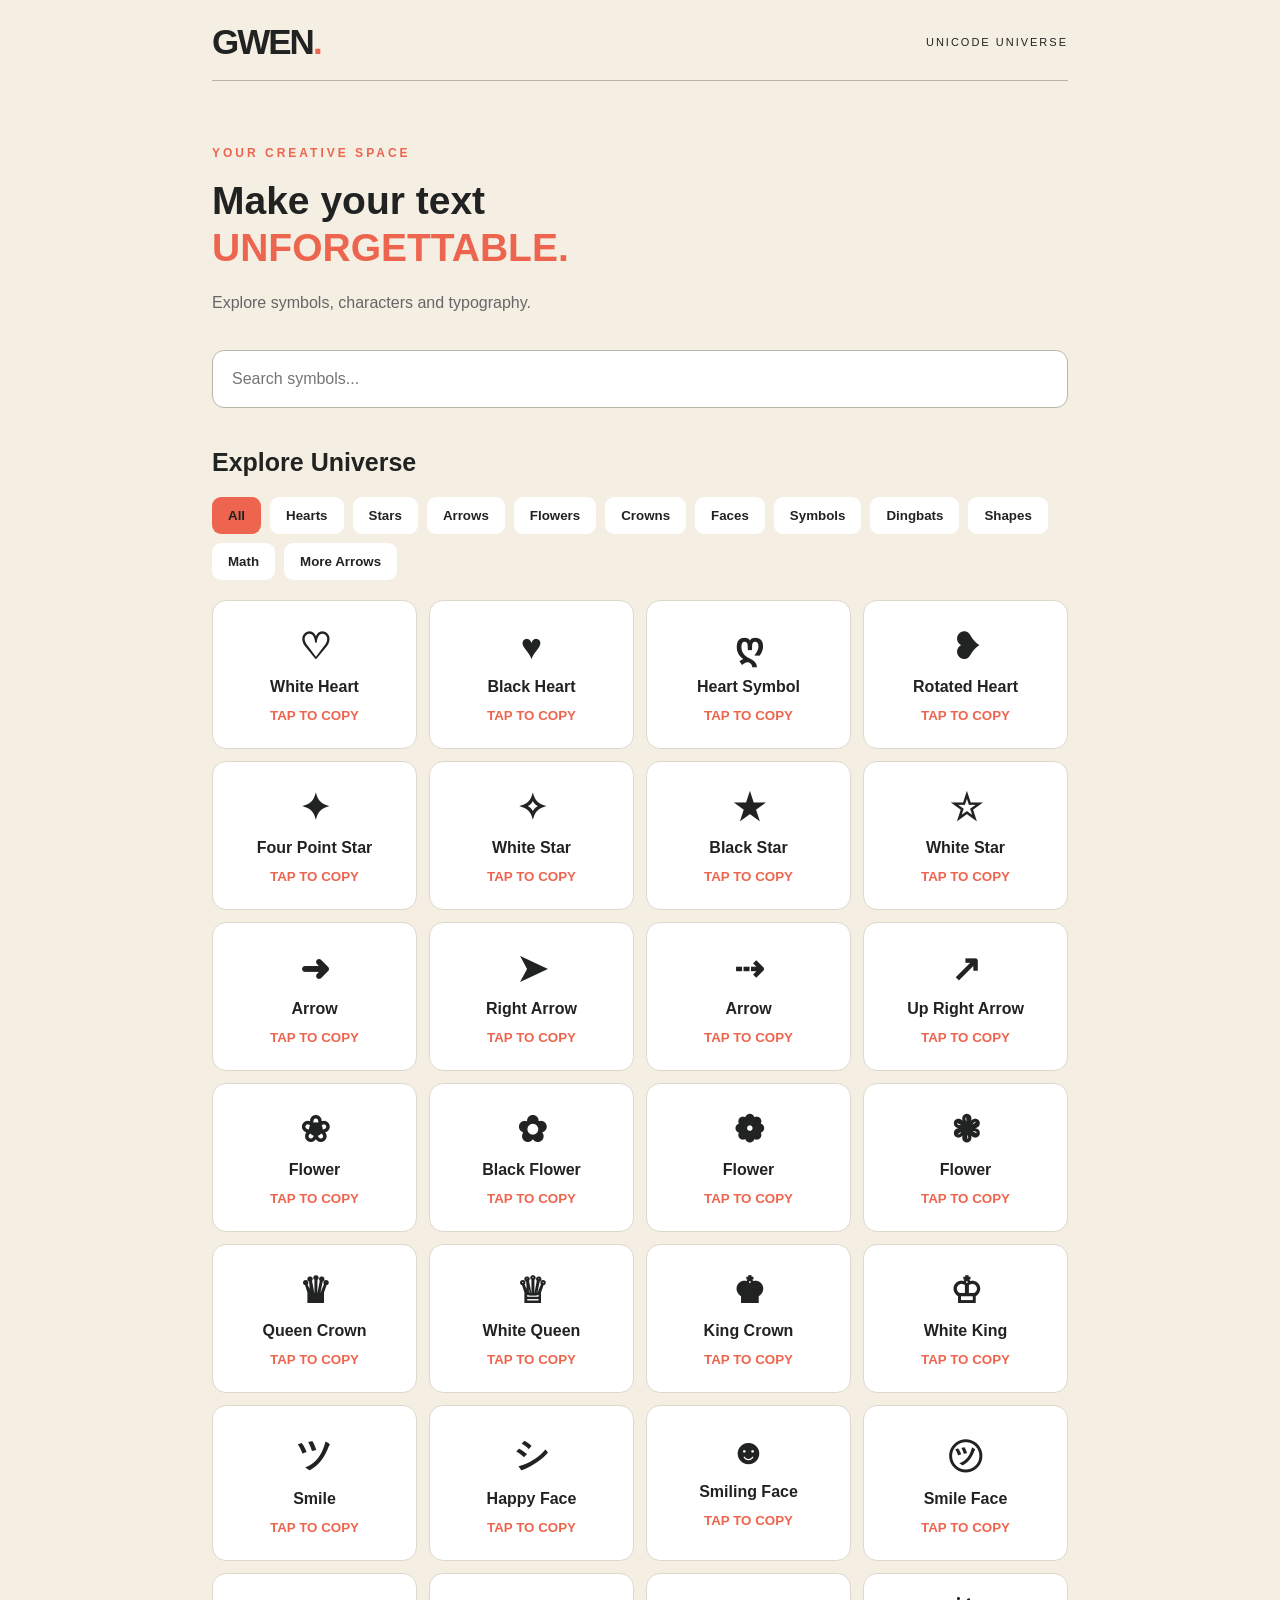
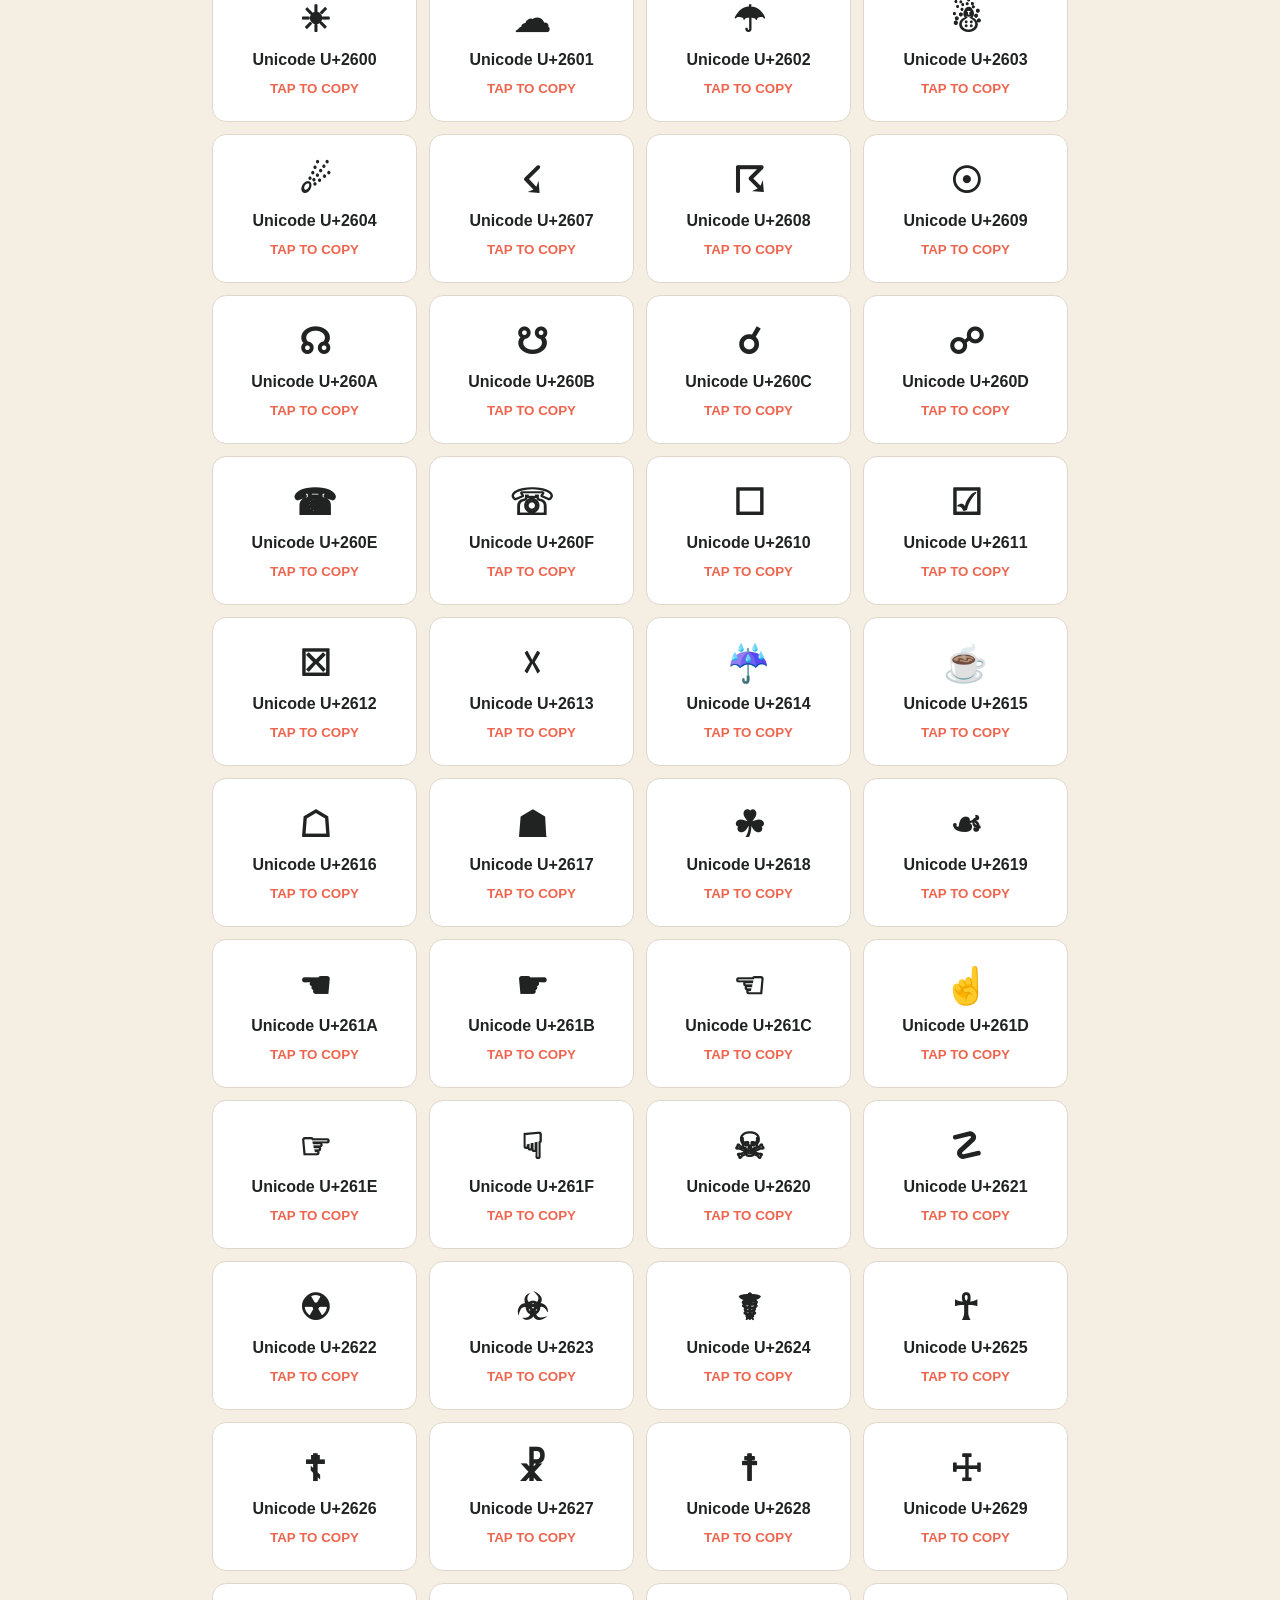
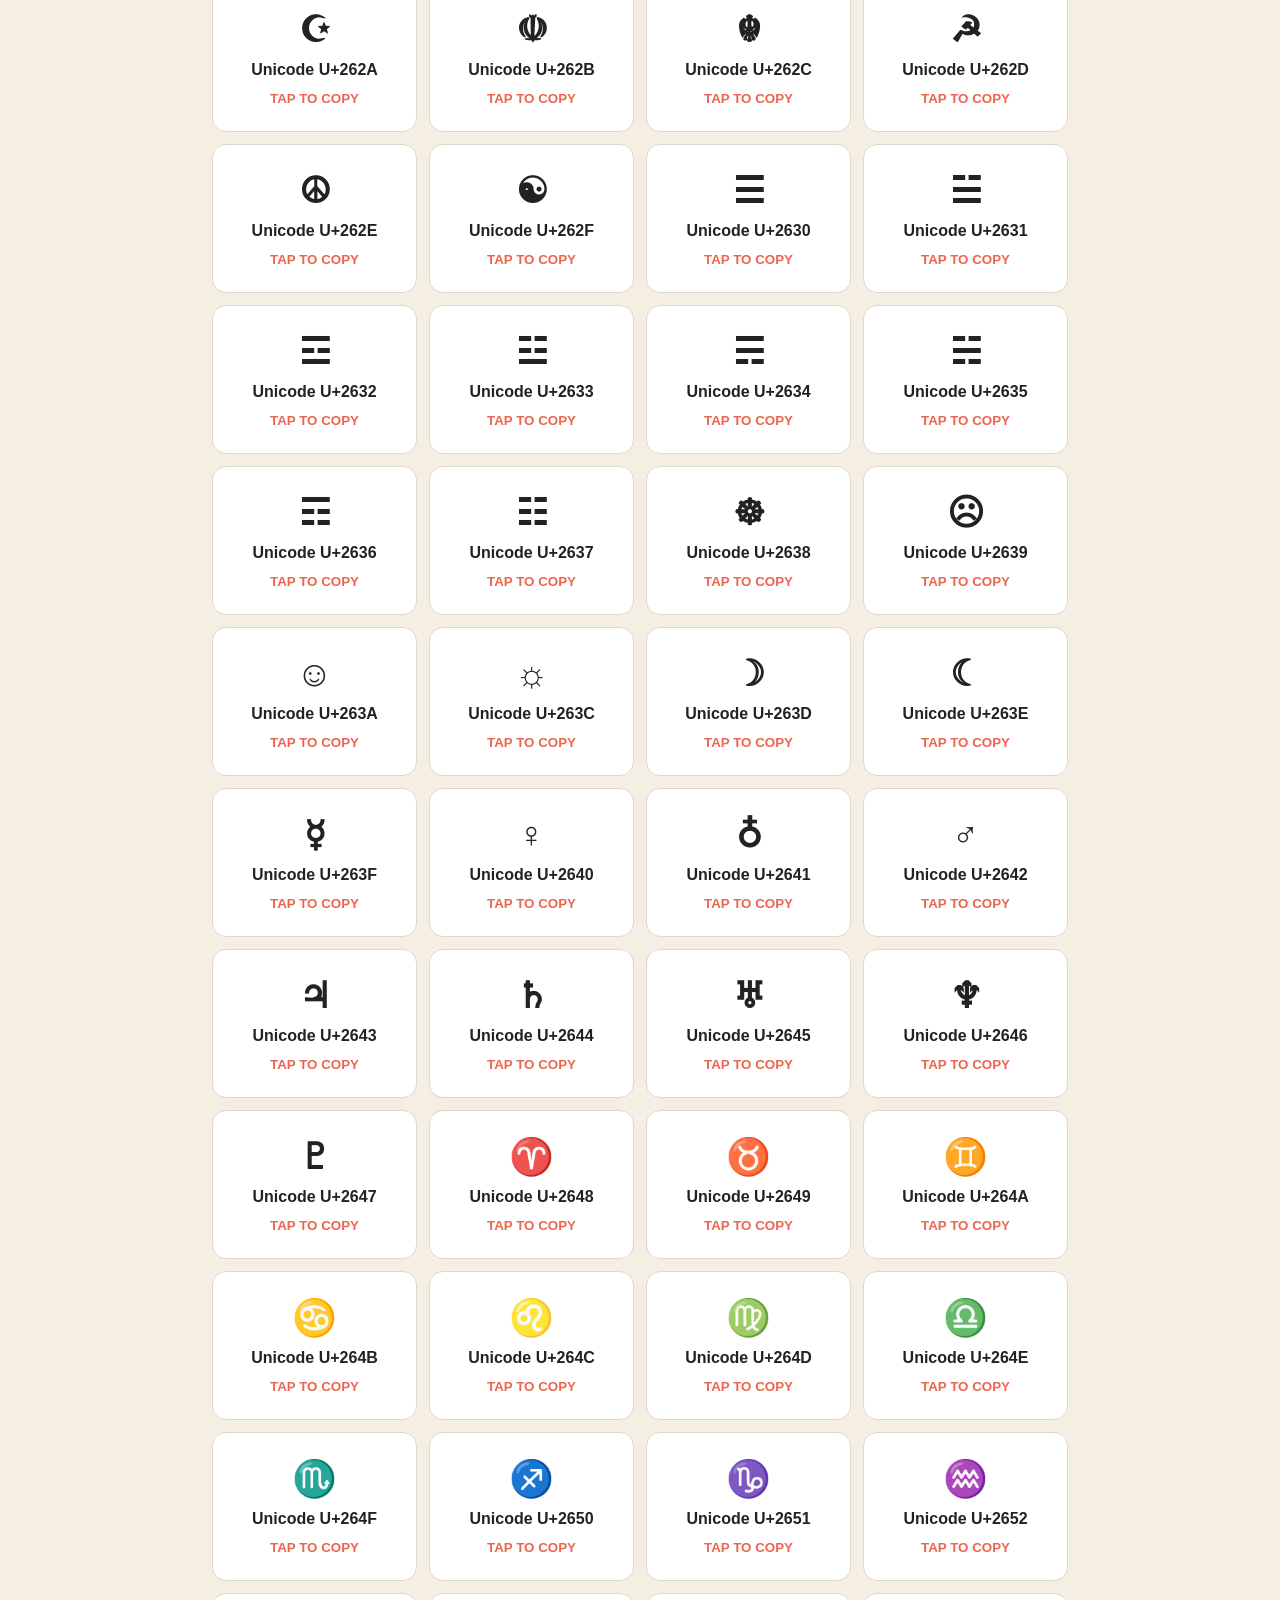
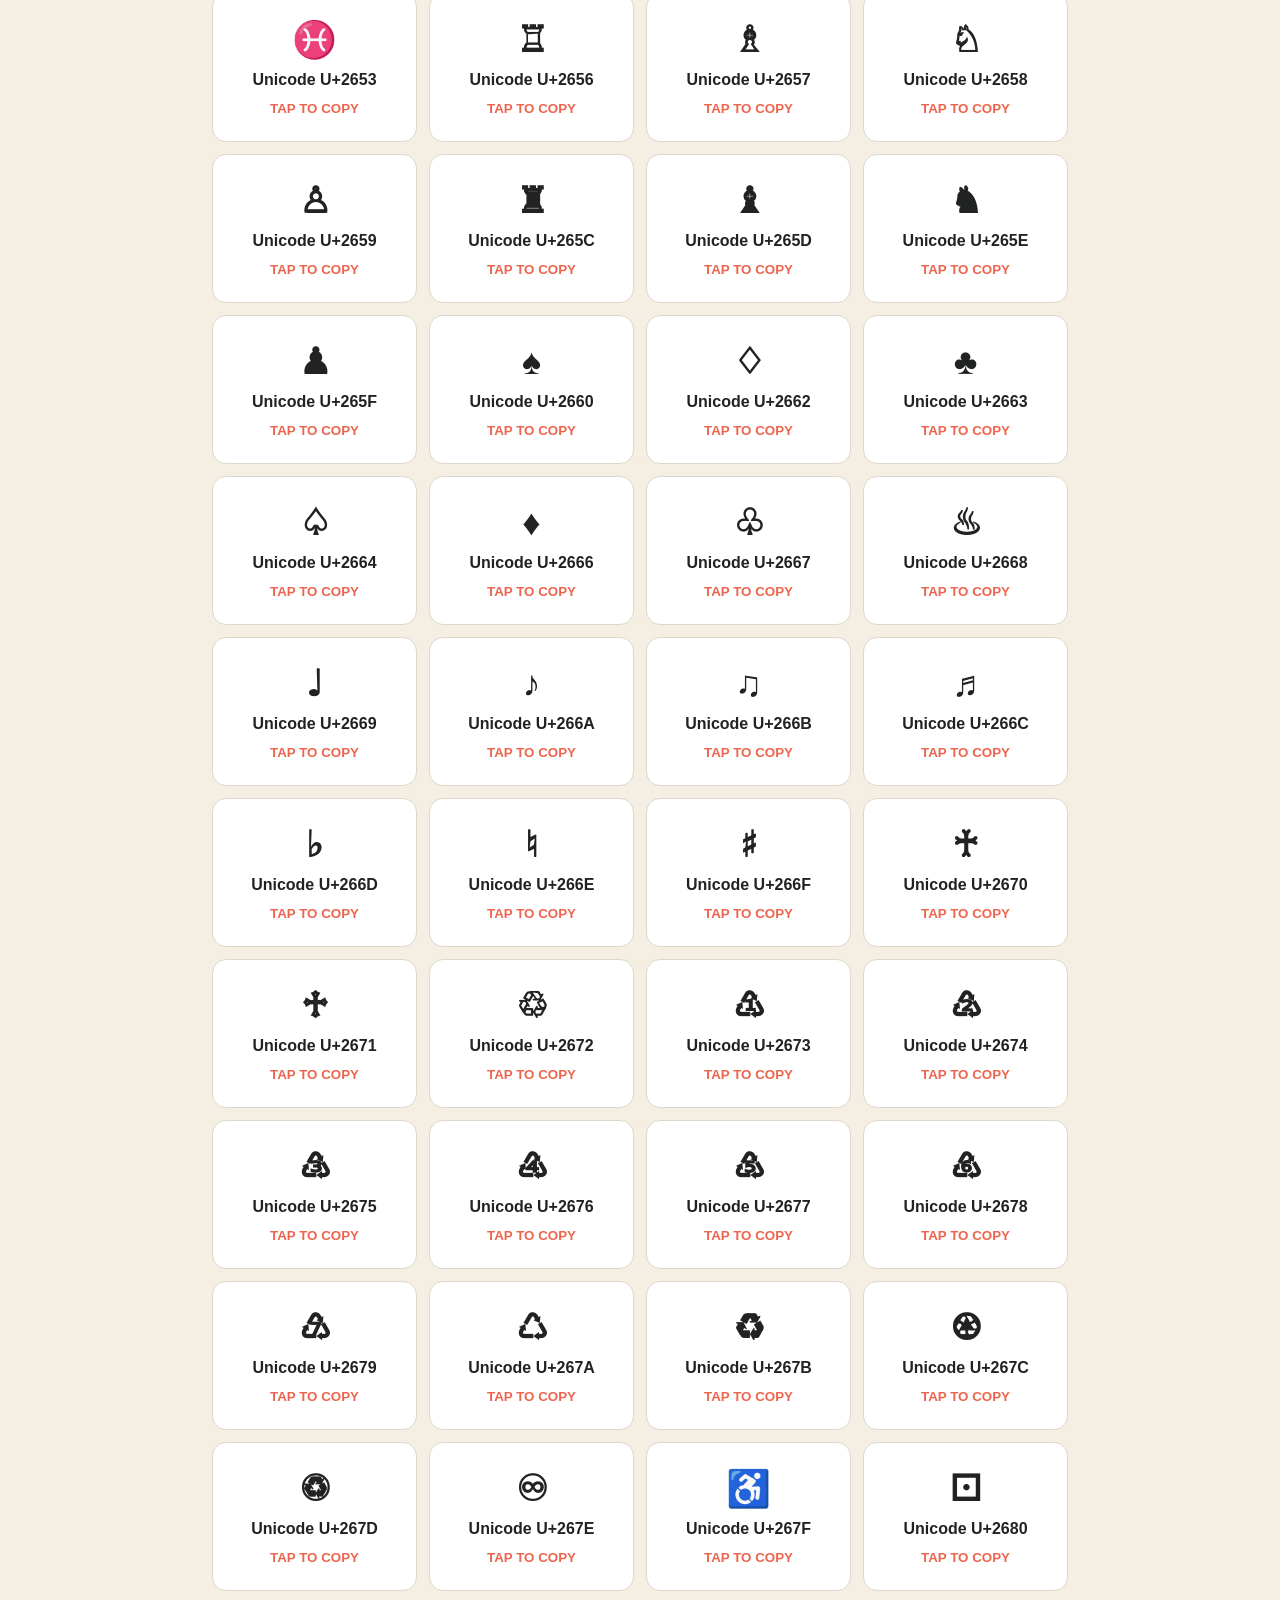
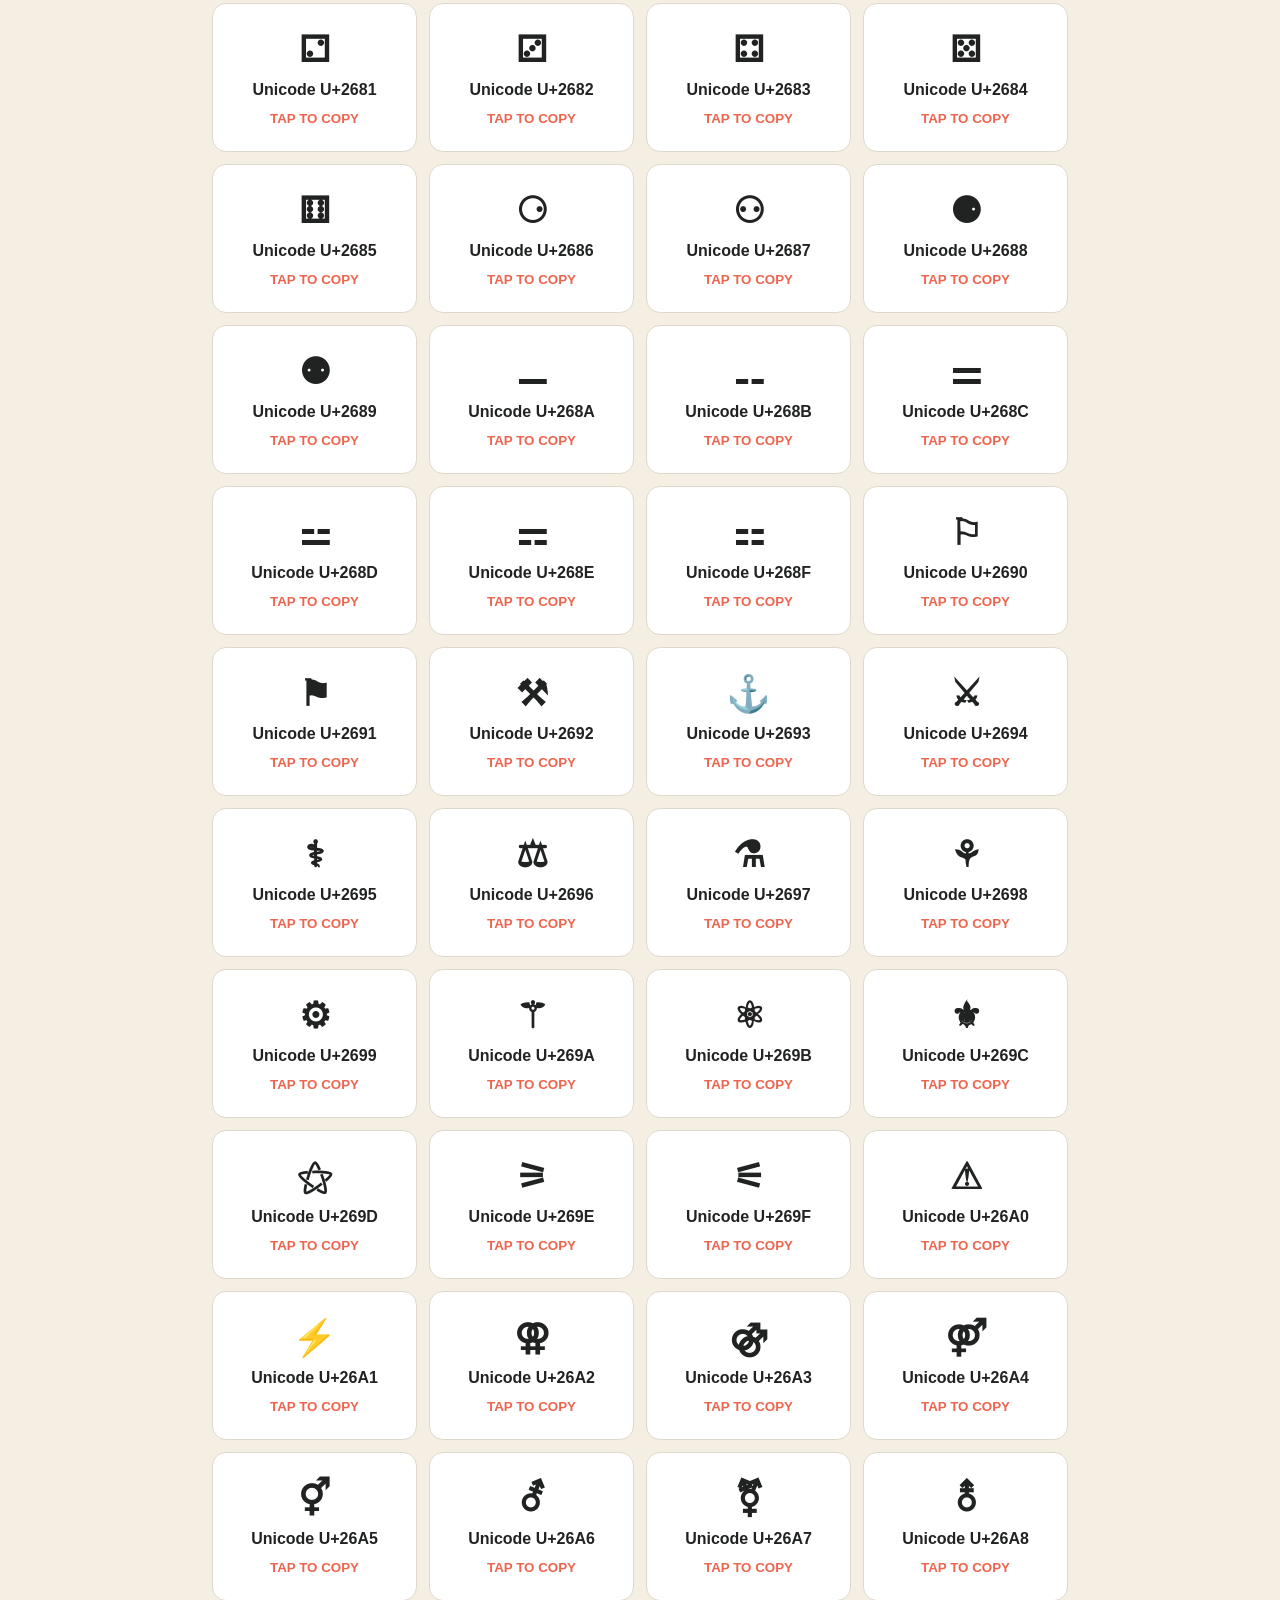
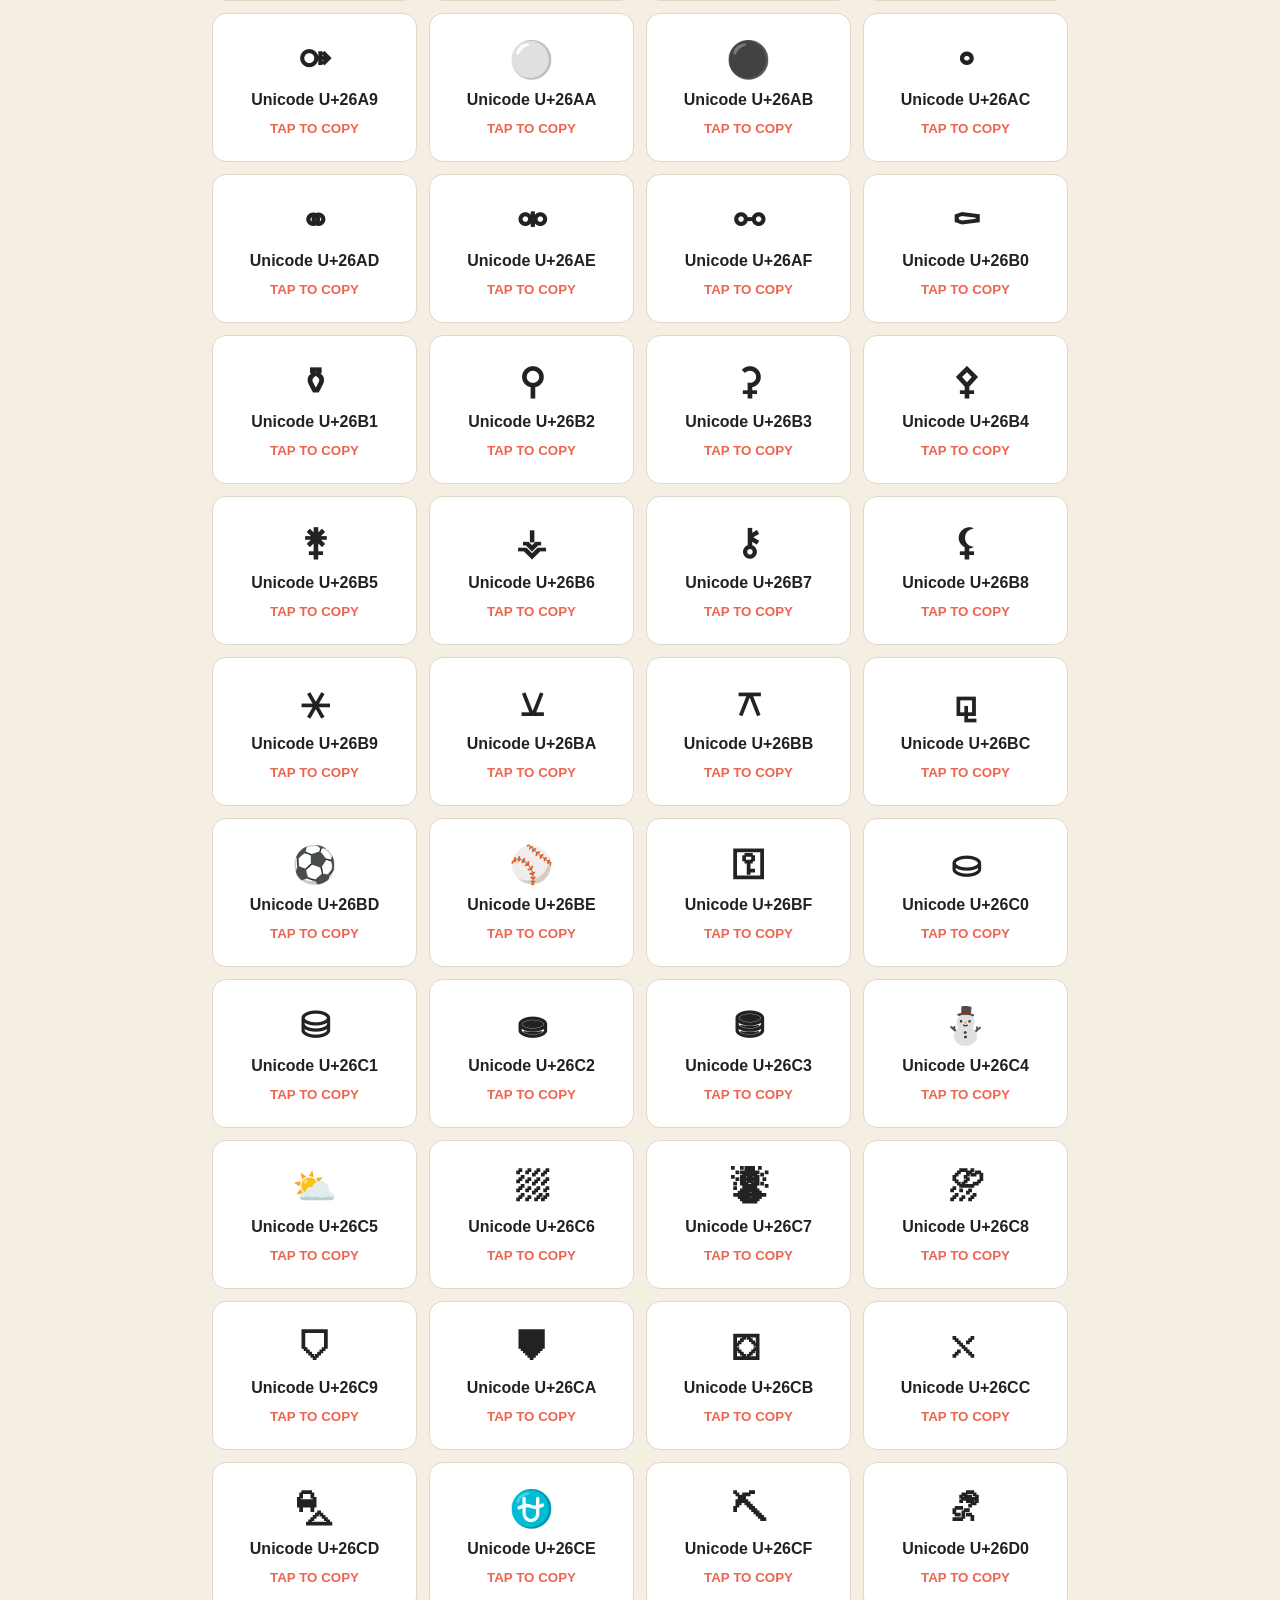
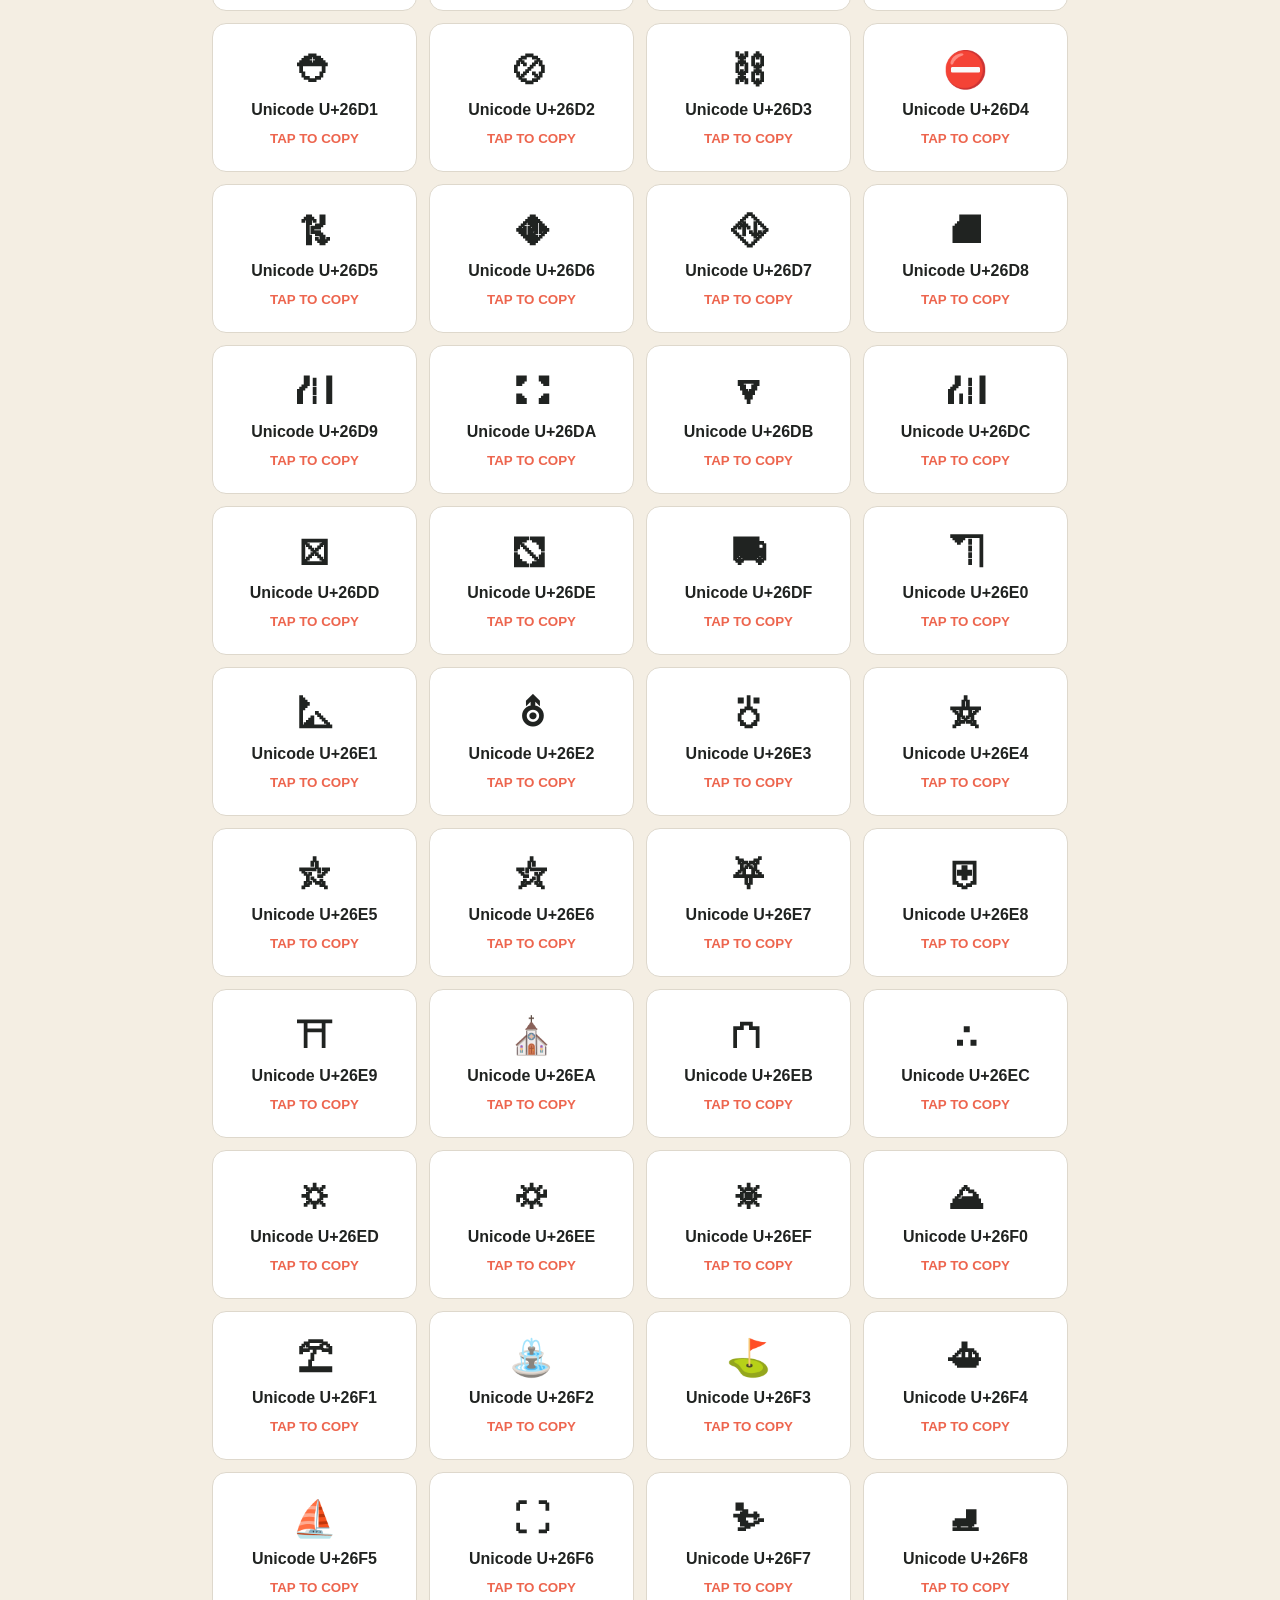
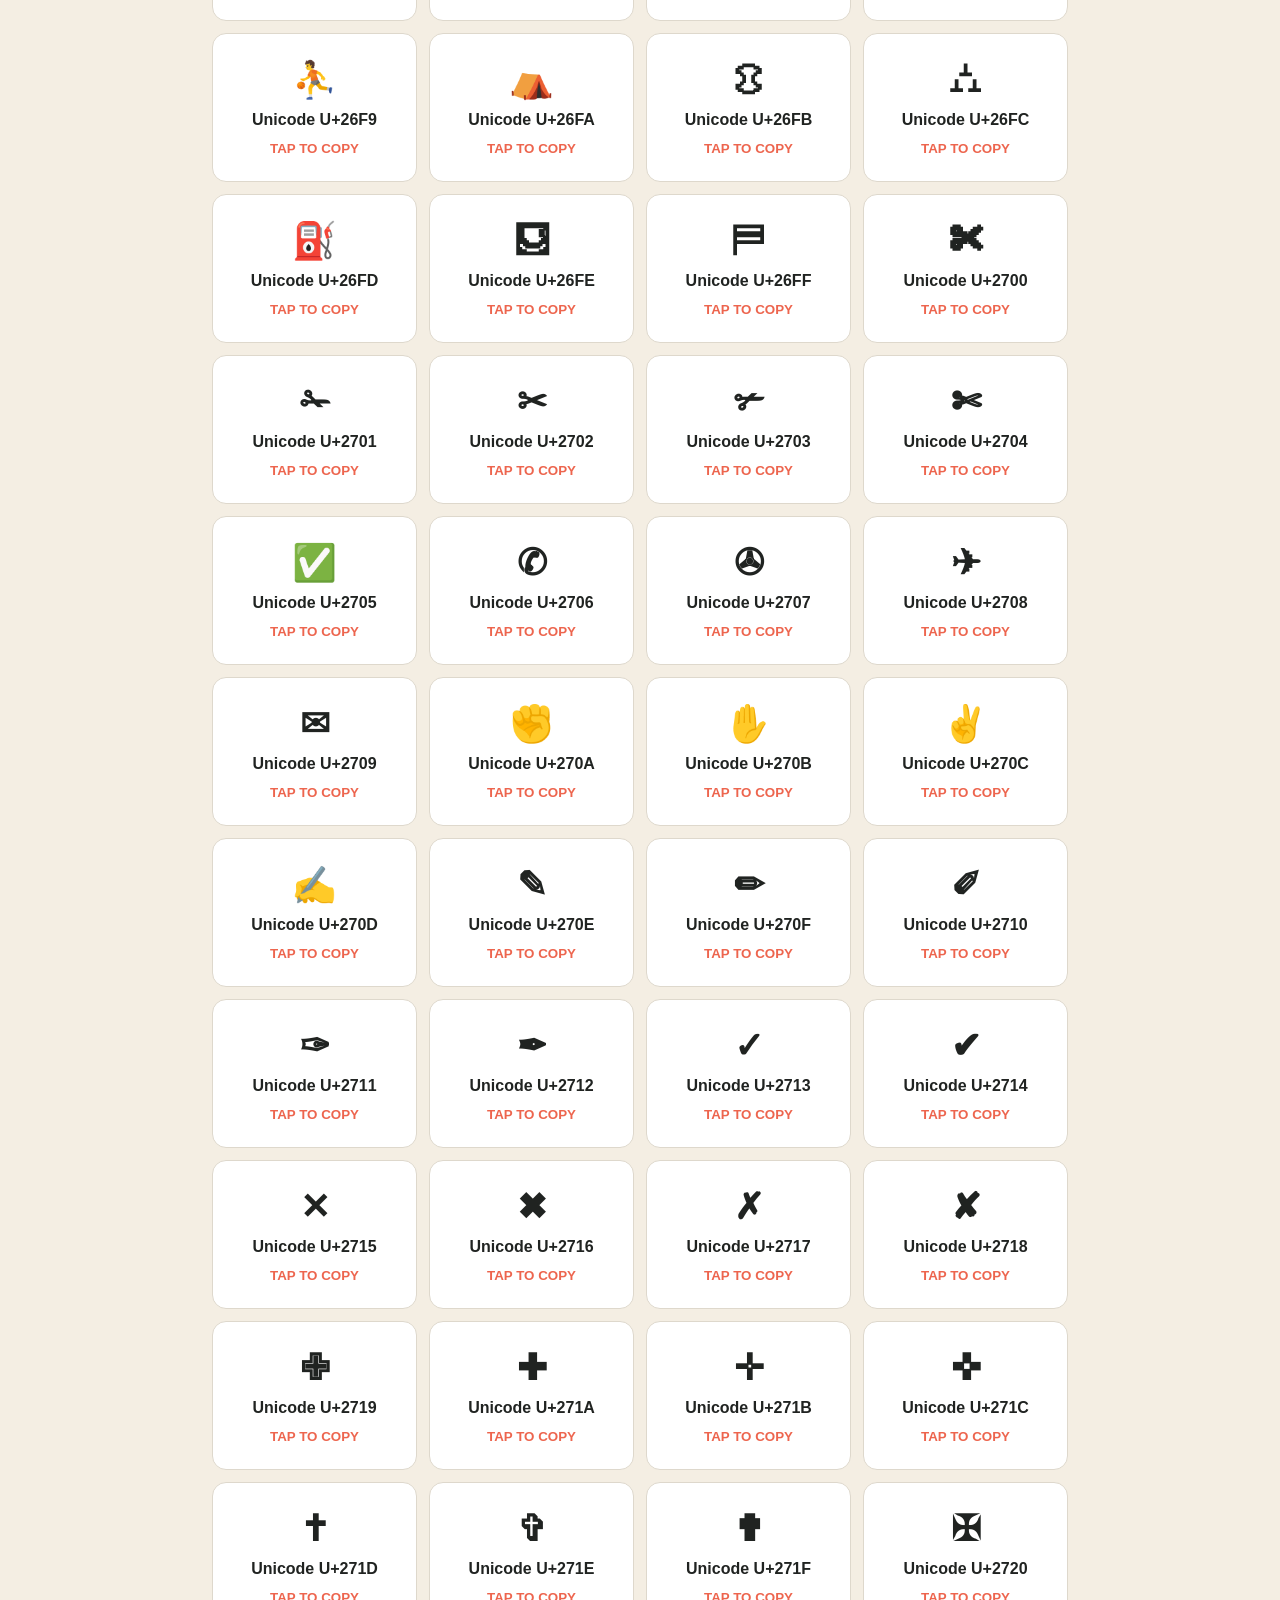
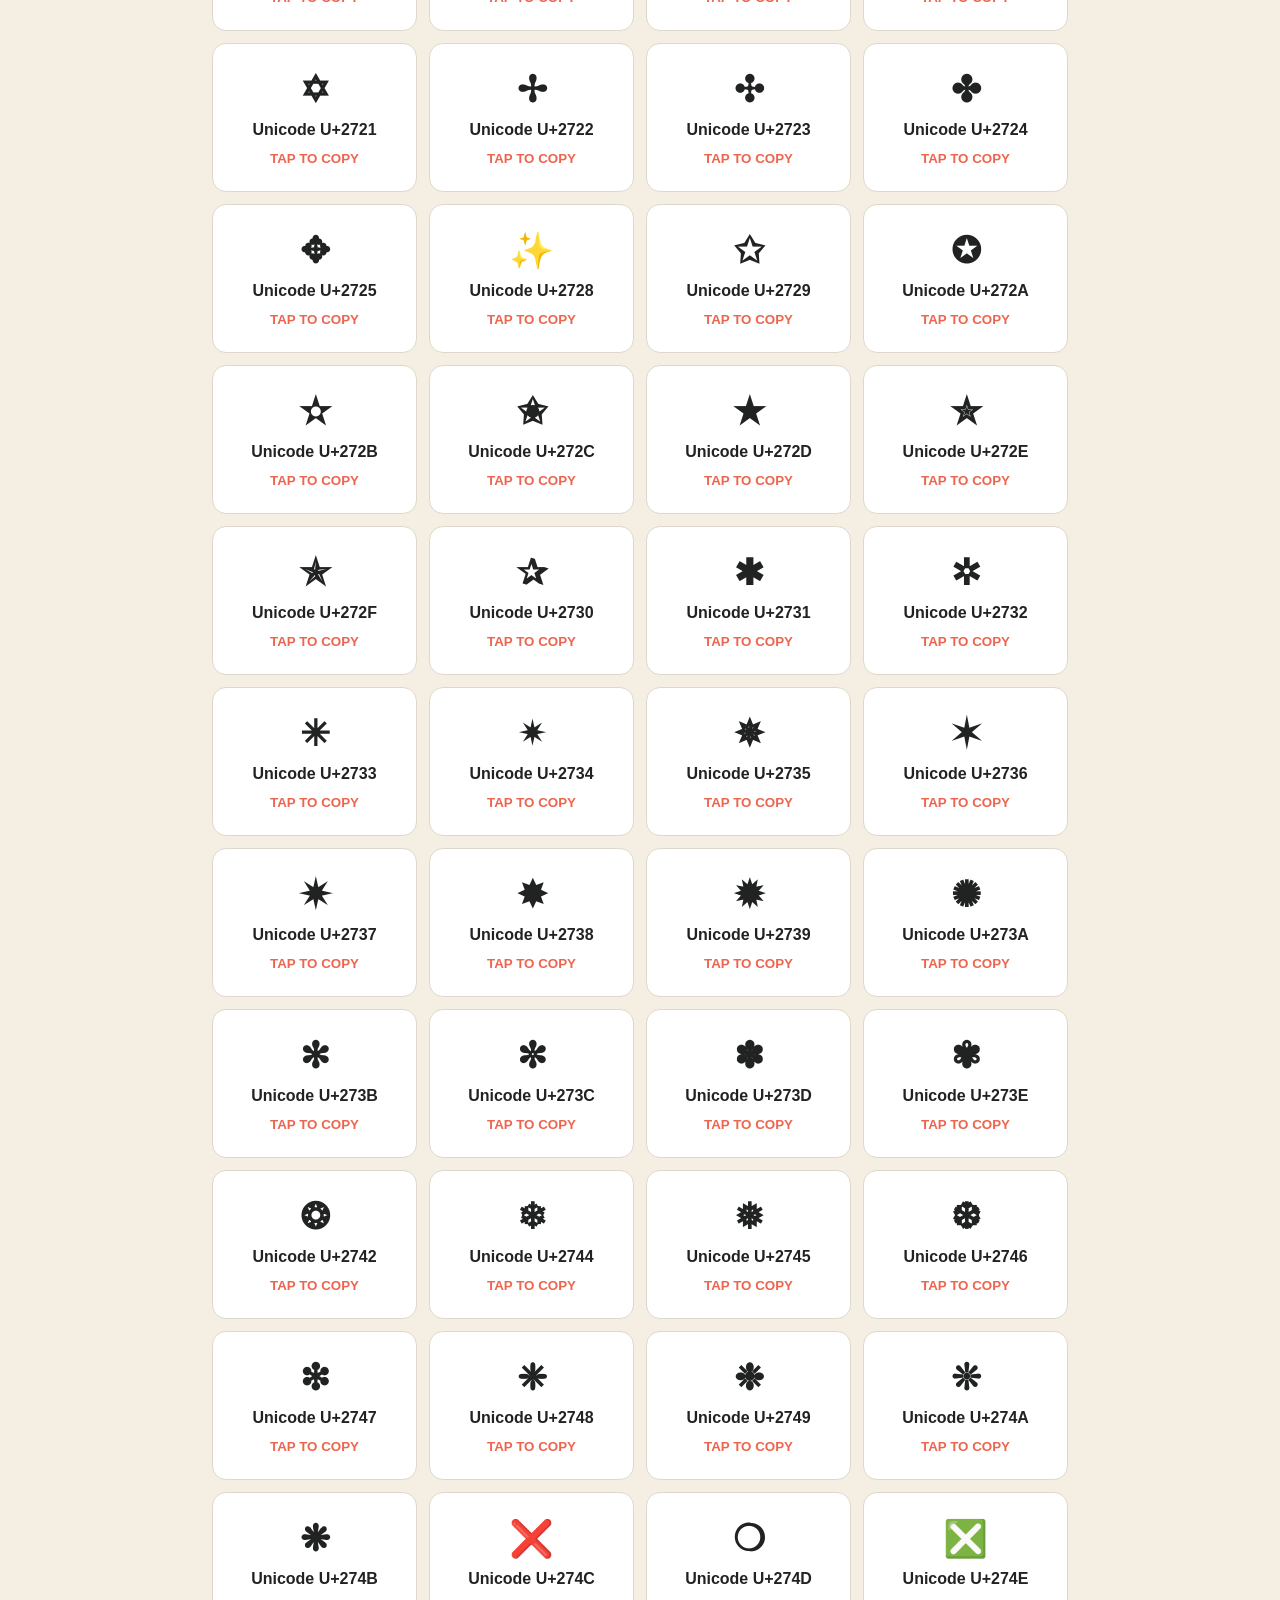
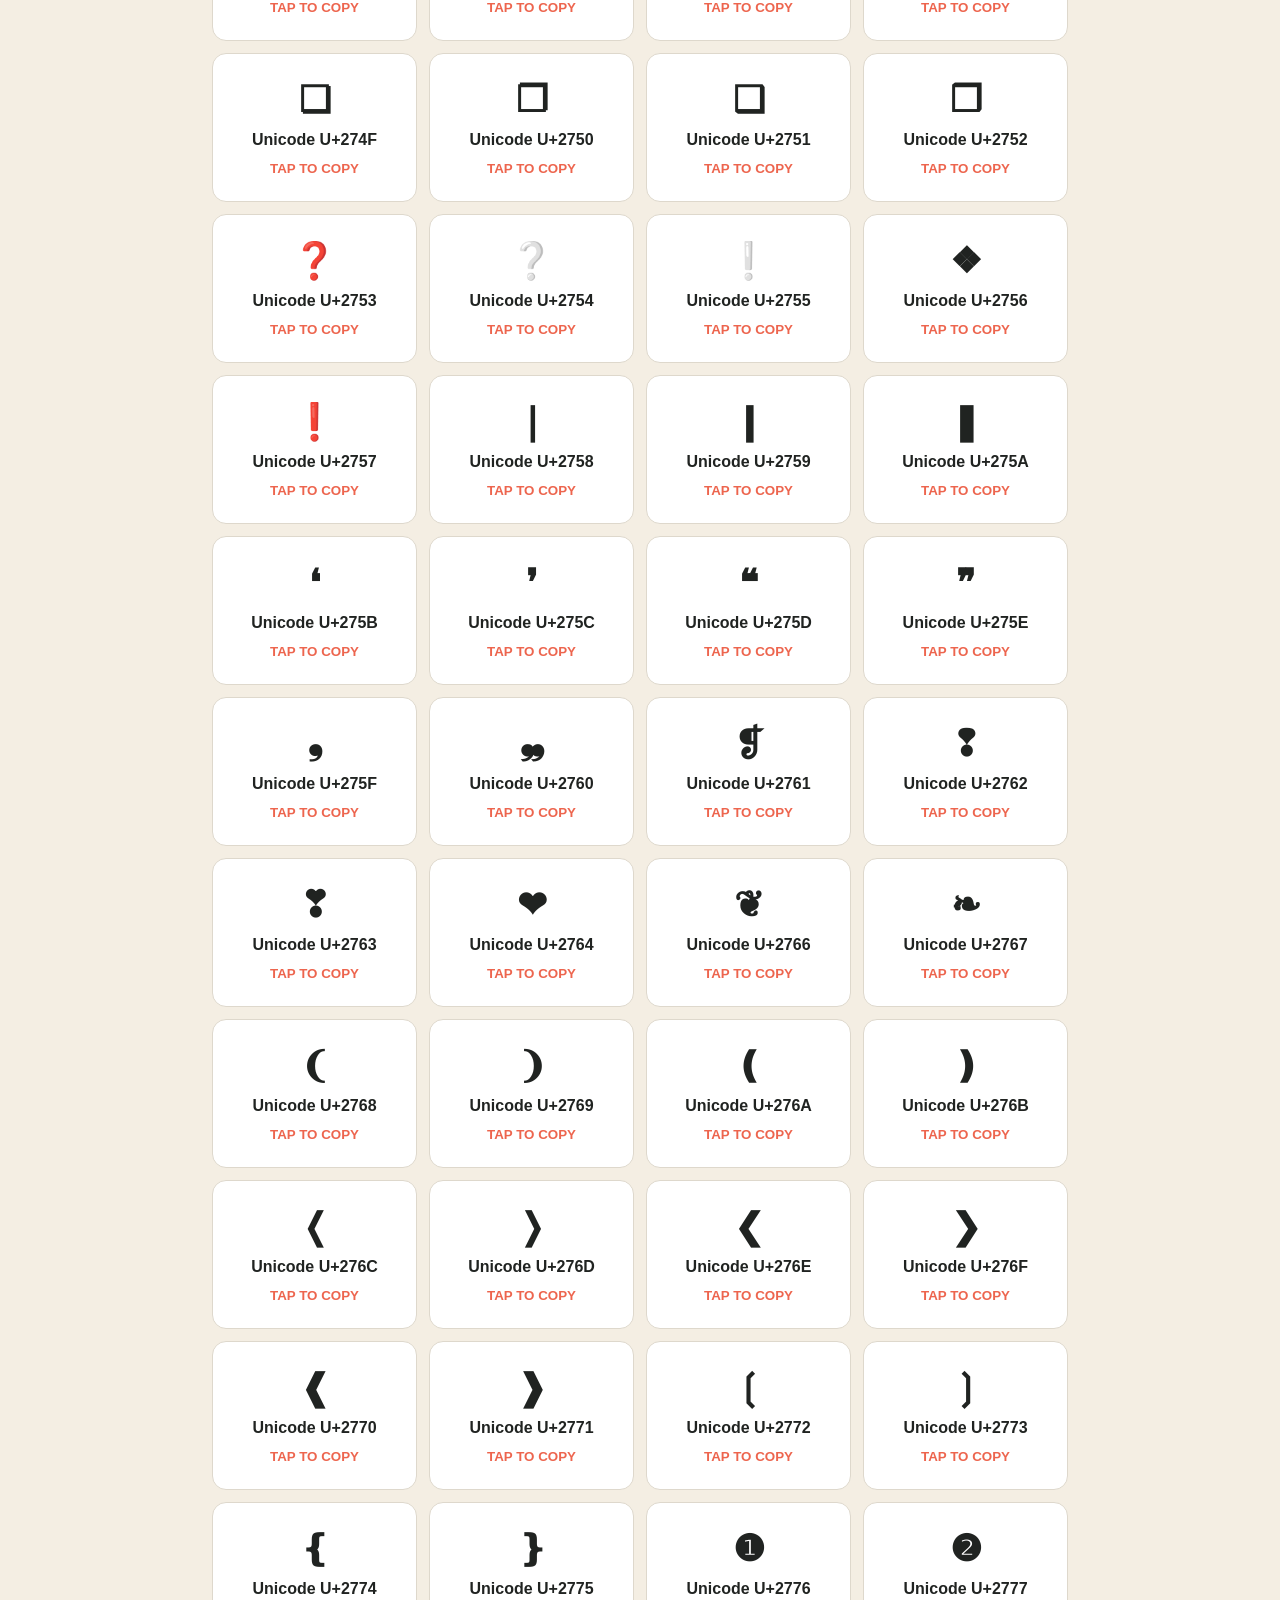
==== index.html @ 6aa2cf92 "My Unicode Website" ====
<!DOCTYPE html>
<html lang="en">
<head>
<meta charset="UTF-8">
<meta name="viewport" content="width=device-width, initial-scale=1.0">
<title>GWEN — Unicode Universe</title>
<link rel="stylesheet" href="style.css">
</head>
<body>

<header>
  <h1>GWEN<span>.</span></h1>
  <p>UNICODE UNIVERSE</p>
</header>

<main>
  <section class="hero">
    <p>YOUR CREATIVE SPACE</p>
    <h2>Make your text<br><span>UNFORGETTABLE.</span></h2>
    <p>Explore symbols, characters and typography.</p>
  </section>

  <input id="search" placeholder="Search symbols...">

  <section id="categories">
    <h2>Explore Universe</h2>
    <div id="symbols"></div>
  </section>
</main>

<footer>GWEN © 2026 — MADE WITH CREATIVITY</footer>

<script src="script.js"></script>
</body>
</html>
---- style.css ----
* {
  margin: 0;
  padding: 0;
  box-sizing: border-box;
}

body {
  background: #f4eee3;
  color: #202321;
  font-family: Arial, sans-serif;
  padding: 22px;
}

header {
  display: flex;
  justify-content: space-between;
  align-items: center;
  border-bottom: 1px solid #b8b5a9;
  padding-bottom: 18px;
}

header h1 {
  font-size: 35px;
  letter-spacing: -2px;
}

header h1 span {
  color: #ed654e;
}

header p {
  font-size: 11px;
  letter-spacing: 2px;
}

.hero {
  padding: 65px 0 35px;
}

.hero p:first-child {
  color: #ed654e;
  font-weight: bold;
  letter-spacing: 3px;
  font-size: 12px;
}

.hero h2 {
  font-size: 39px;
  margin: 18px 0;
  line-height: 1.2;
}

.hero h2 span {
  color: #ed654e;
}

.hero p:last-child {
  color: #666;
  line-height: 1.6;
}

#search {
  width: 100%;
  padding: 19px;
  border: 1px solid #b8b5a9;
  border-radius: 12px;
  background: white;
  font-size: 16px;
  outline: none;
}

#categories {
  padding: 40px 0;
}

#categories h2 {
  margin-bottom: 20px;
  font-size: 25px;
}

#symbols {
  display: grid;
  grid-template-columns: repeat(2, 1fr);
  gap: 12px;
}

.symbol-card {
  background: white;
  padding: 25px 12px;
  border-radius: 14px;
  text-align: center;
  font-weight: bold;
  border: 1px solid #ded8cc;
}

footer {
  text-align: center;
  padding: 30px 0;
  font-size: 11px;
  letter-spacing: 2px;
  color: #777;
}

@media (min-width: 700px) {
  body {
    max-width: 900px;
    margin: auto;
  }

  #symbols {
    grid-template-columns: repeat(4, 1fr);
  }
}0
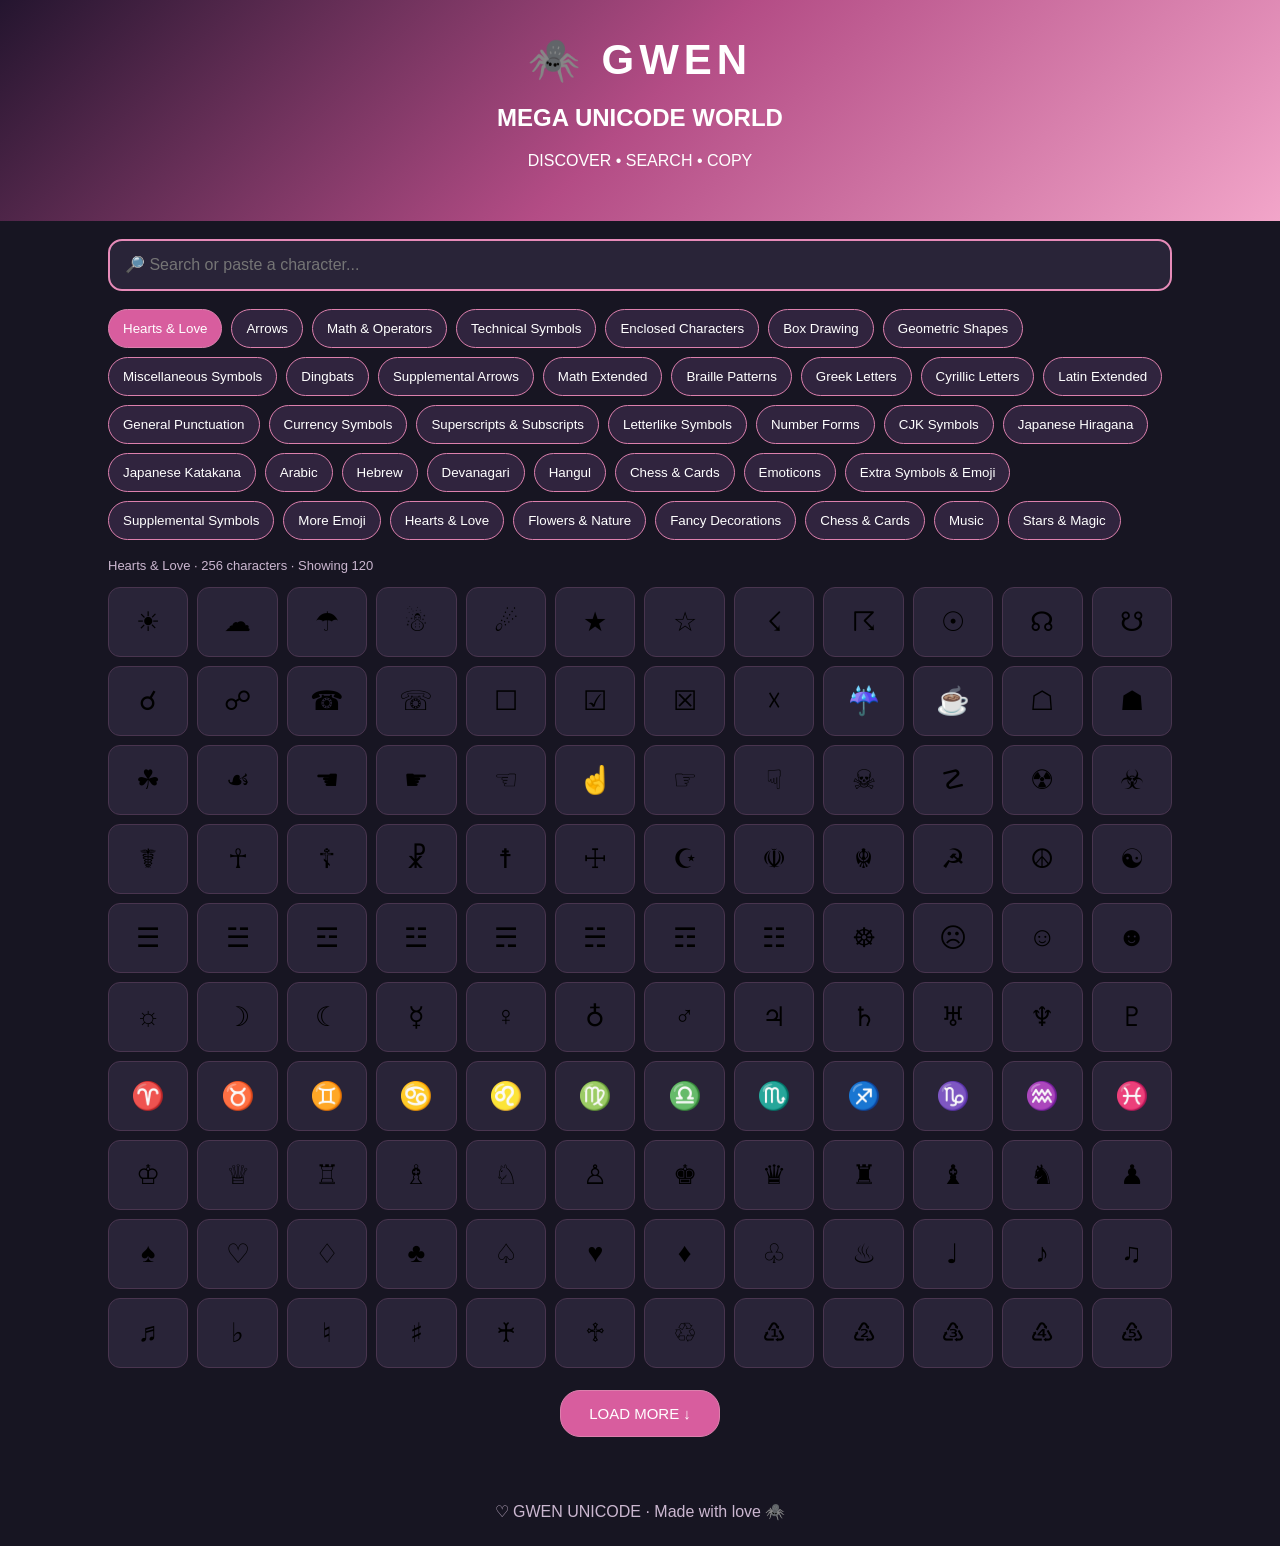
==== commit 8cfc10e6: "GWEN Unicode Website" ====
--- a/index.html
+++ b/index.html
@@ -1,35 +1,194 @@
+
 <!DOCTYPE html>
 <html lang="en">
 <head>
 <meta charset="UTF-8">
-<meta name="viewport" content="width=device-width, initial-scale=1.0">
-<title>GWEN — Unicode Universe</title>
-<link rel="stylesheet" href="style.css">
+<meta name="viewport" content="width=device-width,initial-scale=1">
+<meta name="theme-color" content="#21152b">
+<title>GWEN Unicode World</title>
+<style>
+*{box-sizing:border-box}
+body{margin:0;background:#171522;color:white;font-family:Arial,sans-serif}
+header{text-align:center;padding:35px 15px;background:linear-gradient(135deg,#24152f,#b34c85,#f2a5c9)}
+header h1{font-size:42px;letter-spacing:5px;margin:0}
+header p{color:white}
+main{max-width:1100px;margin:auto;padding:18px}
+.search{width:100%;padding:15px;border-radius:14px;border:2px solid #e78bb9;background:#292438;color:white;font-size:16px}
+h2{color:#f2a5c9}
+.categories{display:flex;gap:9px;flex-wrap:wrap;margin:18px 0}
+.categories button,.more{padding:11px 14px;border:1px solid #dc80ad;border-radius:20px;background:#30243e;color:white}
+.categories button.active,.more{background:#d85d9e;color:white}
+.info{color:#cbb7d0;font-size:13px;margin:14px 0}
+.grid{display:grid;grid-template-columns:repeat(auto-fill,minmax(75px,1fr));gap:9px}
+.symbol{background:#292438;border:1px solid #49354f;border-radius:12px;min-height:70px;display:flex;align-items:center;justify-content:center;font-size:27px;cursor:pointer}
+.symbol:active{background:#bd5995}
+.symbol:hover{border-color:#ed8cbe}
+.actions{text-align:center;margin:22px}
+.more{padding:14px 28px;font-size:15px}
+footer{text-align:center;padding:25px;color:#cbb7d0}
+#toast{position:fixed;bottom:20px;left:50%;transform:translateX(-50%);background:#ee9bc5;color:#28152b;padding:13px 22px;border-radius:25px;display:none}
+</style>
 </head>
 <body>
+<header>
+<h1>🕷️ GWEN</h1>
+<h2 style="color:white">MEGA UNICODE WORLD</h2>
+<p>DISCOVER • SEARCH • COPY</p>
+</header>
+<main>
+<input id="search" class="search" placeholder="🔎 Search or paste a character...">
+<div class="categories" id="categories"></div>
+<div class="info" id="info">Choose a category</div>
+<div class="grid" id="grid"></div>
+<div class="actions"><button class="more" id="more">LOAD MORE ↓</button></div>
+</main>
+<footer>♡ GWEN UNICODE · Made with love 🕷️</footer>
+<div id="toast">Copied successfully! ♡</div>
 
-<header>
-  <h1>GWEN<span>.</span></h1>
-  <p>UNICODE UNIVERSE</p>
-</header>
+<script>
+const blocks=[
+["Hearts & Love",0x2600,0x26FF],
+["Arrows",0x2190,0x21FF],
+["Math & Operators",0x2200,0x22FF],
+["Technical Symbols",0x2300,0x23FF],
+["Enclosed Characters",0x2460,0x24FF],
+["Box Drawing",0x2500,0x257F],
+["Geometric Shapes",0x25A0,0x25FF],
+["Miscellaneous Symbols",0x2600,0x26FF],
+["Dingbats",0x2700,0x27BF],
+["Supplemental Arrows",0x27F0,0x27FF],
+["Math Extended",0x2900,0x2AFF],
+["Braille Patterns",0x2800,0x28FF],
+["Greek Letters",0x0370,0x03FF],
+["Cyrillic Letters",0x0400,0x04FF],
+["Latin Extended",0x0100,0x024F],
+["General Punctuation",0x2000,0x206F],
+["Currency Symbols",0x20A0,0x20CF],
+["Superscripts & Subscripts",0x2070,0x209F],
+["Letterlike Symbols",0x2100,0x214F],
+["Number Forms",0x2150,0x218F],
+["CJK Symbols",0x3000,0x303F],
+["Japanese Hiragana",0x3040,0x309F],
+["Japanese Katakana",0x30A0,0x30FF],
+["Arabic",0x0600,0x06FF],
+["Hebrew",0x0590,0x05FF],
+["Devanagari",0x0900,0x097F],
+["Hangul",0xAC00,0xD7AF],
+["Chess & Cards",0x1FA00,0x1FA6F],
+["Emoticons",0x1F600,0x1F64F],
+["Extra Symbols & Emoji",0x1F300,0x1F5FF],
+["Supplemental Symbols",0x1F900,0x1F9FF],
+["More Emoji",0x1FA70,0x1FAFF]
+];
 
-<main>
-  <section class="hero">
-    <p>YOUR CREATIVE SPACE</p>
-    <h2>Make your text<br><span>UNFORGETTABLE.</span></h2>
-    <p>Explore symbols, characters and typography.</p>
-  </section>
+const decorations=[
+["♡","♥","❤","❥","❣","ღ","ლ","დ","💗","💖","💕","💞"],
+["✿","❀","❁","❃","❋","❊","❉","⚘","❦","❧","☘"],
+["༺","༻","༄","࿐","꧁","꧂","𓆩","𓆪","『","』","【","】"],
+["♔","♕","♖","♗","♘","♙","♚","♛","♜","♝","♞","♟"],
+["♪","♫","♬","♩","♭","♮","♯"],
+["★","☆","✦","✧","✩","✪","✫","✬","✭","✮","✯","✰","⋆"]
+];
 
-  <input id="search" placeholder="Search symbols...">
+const assigned=/\p{Assigned}/u;
+const categories=document.getElementById("categories");
+const grid=document.getElementById("grid");
+const search=document.getElementById("search");
+const info=document.getElementById("info");
+const more=document.getElementById("more");
 
-  <section id="categories">
-    <h2>Explore Universe</h2>
-    <div id="symbols"></div>
-  </section>
-</main>
+let current=null,all=[],shown=0;
+const batch=120;
 
-<footer>GWEN © 2026 — MADE WITH CREATIVITY</footer>
+function getCharacters(block){
+let arr=[];
+for(let n=block[1];n<=block[2];n++){
+if(n>=0xD800&&n<=0xDFFF)continue;
+try{
+let c=String.fromCodePoint(n);
+if(assigned.test(c)&&!/\p{Cc}|\p{Cf}|\p{Cs}/u.test(c)){
+arr.push(c);
+}
+}catch(e){}
+}
+return arr;
+}
 
-<script src="script.js"></script>
+function makeCategory(name,characters){
+let b=document.createElement("button");
+b.textContent=name;
+b.onclick=()=>{
+current={name,characters};
+search.value="";
+document.querySelectorAll(".categories button").forEach(x=>x.classList.remove("active"));
+b.classList.add("active");
+render();
+};
+categories.appendChild(b);
+}
+
+blocks.forEach(b=>makeCategory(b[0],getCharacters(b)));
+decorations.forEach((d,i)=>makeCategory(
+["Hearts & Love","Flowers & Nature","Fancy Decorations","Chess & Cards","Music","Stars & Magic"][i],
+d
+));
+
+function render(){
+all=current.characters;
+shown=0;
+grid.innerHTML="";
+loadMore();
+}
+
+function loadMore(){
+let query=search.value.trim().toLowerCase();
+let filtered=all.filter(c=>c.toLowerCase().includes(query));
+let part=filtered.slice(shown,shown+batch);
+
+part.forEach(c=>{
+let el=document.createElement("button");
+el.className="symbol";
+el.textContent=c;
+el.title="Tap to copy "+c;
+el.onclick=()=>copy(c);
+grid.appendChild(el);
+});
+
+shown+=part.length;
+info.textContent=current.name+" · "+filtered.length+" characters · Showing "+shown;
+more.style.display=shown<filtered.length?"inline-block":"none";
+}
+
+function copy(c){
+if(navigator.clipboard&&window.isSecureContext){
+navigator.clipboard.writeText(c).then(toast).catch(()=>fallback(c));
+}else fallback(c);
+}
+
+function fallback(c){
+let t=document.createElement("textarea");
+t.value=c;
+document.body.appendChild(t);
+t.select();
+document.execCommand("copy");
+t.remove();
+toast();
+}
+
+function toast(){
+let t=document.getElementById("toast");
+t.style.display="block";
+setTimeout(()=>t.style.display="none",1200);
+}
+
+search.addEventListener("input",()=>{
+grid.innerHTML="";
+shown=0;
+loadMore();
+});
+
+more.onclick=loadMore;
+categories.querySelector("button").click();
+</script>
 </body>
 </html>
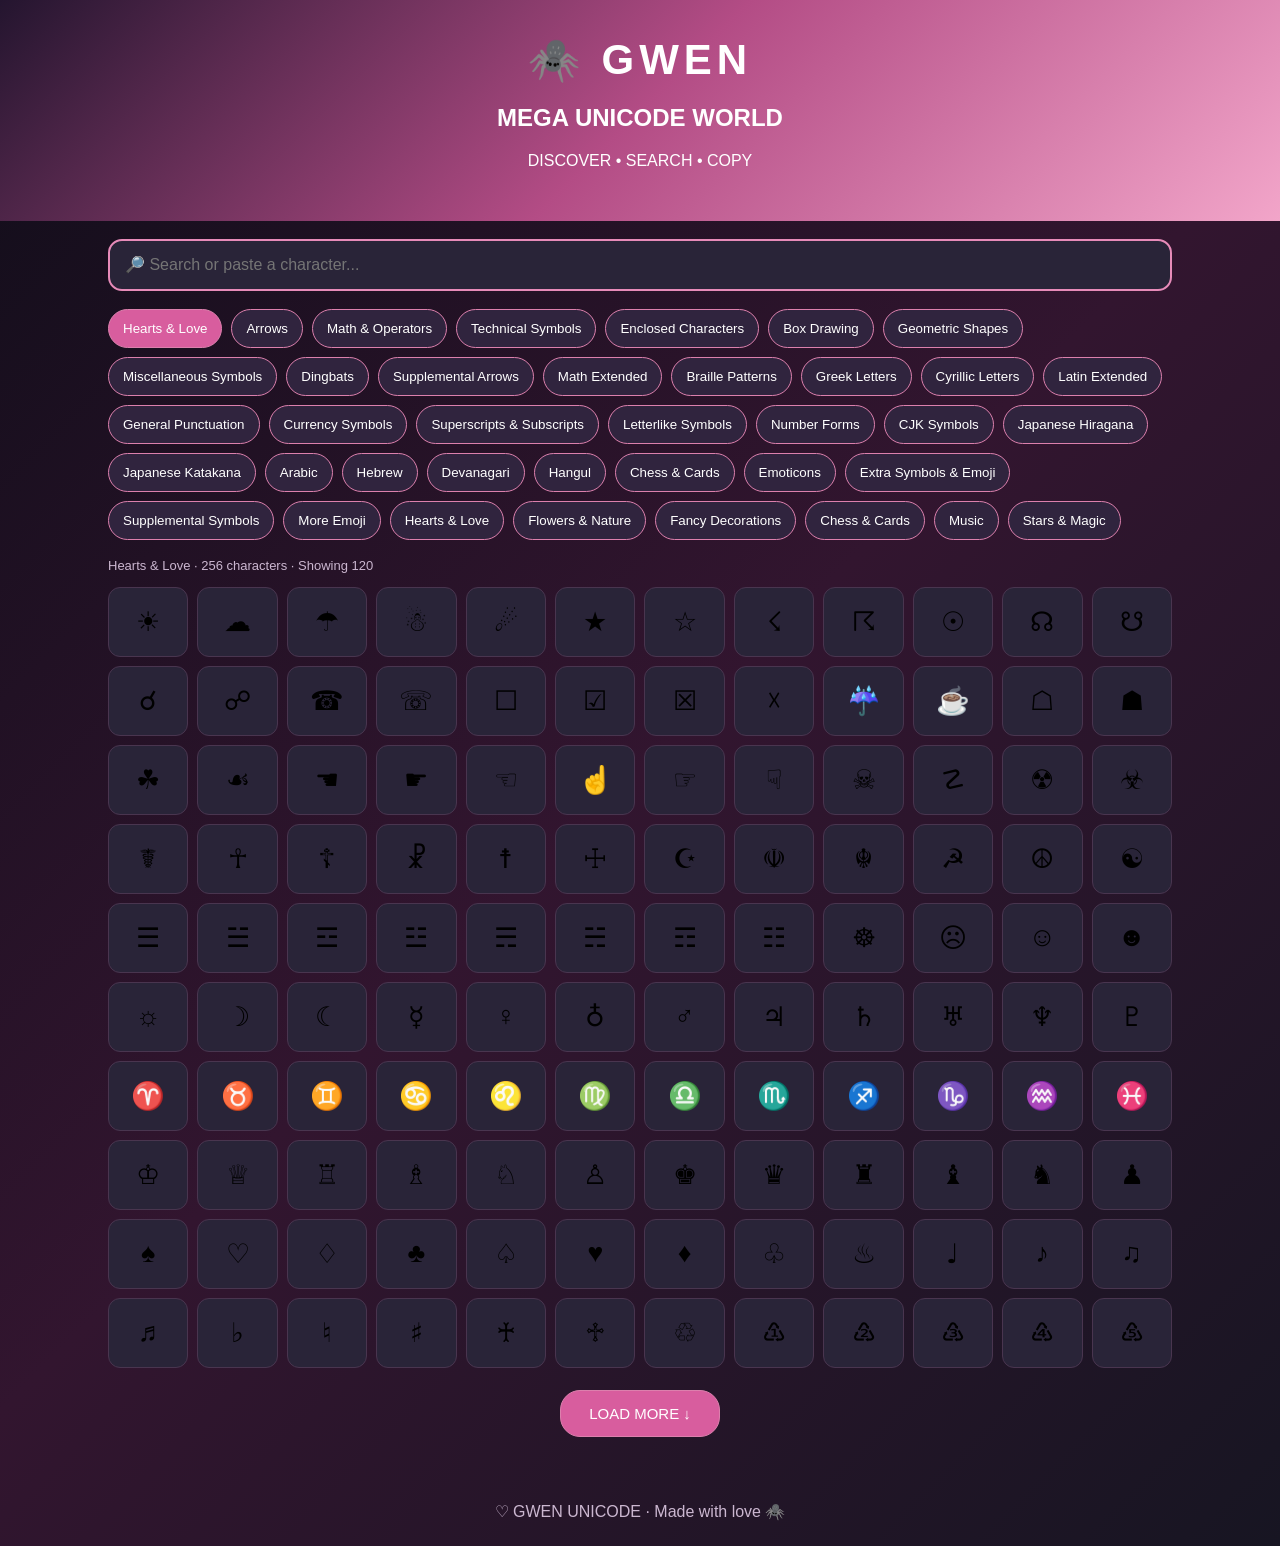
==== commit 8e556fb7: "Update GWEN background" ====
--- a/index.html
+++ b/index.html
@@ -8,7 +8,7 @@
 <title>GWEN Unicode World</title>
 <style>
 *{box-sizing:border-box}
-body{margin:0;background:#171522;color:white;font-family:Arial,sans-serif}
+body{margin:0;background:linear-gradient(135deg,#100d19,#32152f,#171522);color:white;font-family:Arial,sans-serif}
 header{text-align:center;padding:35px 15px;background:linear-gradient(135deg,#24152f,#b34c85,#f2a5c9)}
 header h1{font-size:42px;letter-spacing:5px;margin:0}
 header p{color:white}
